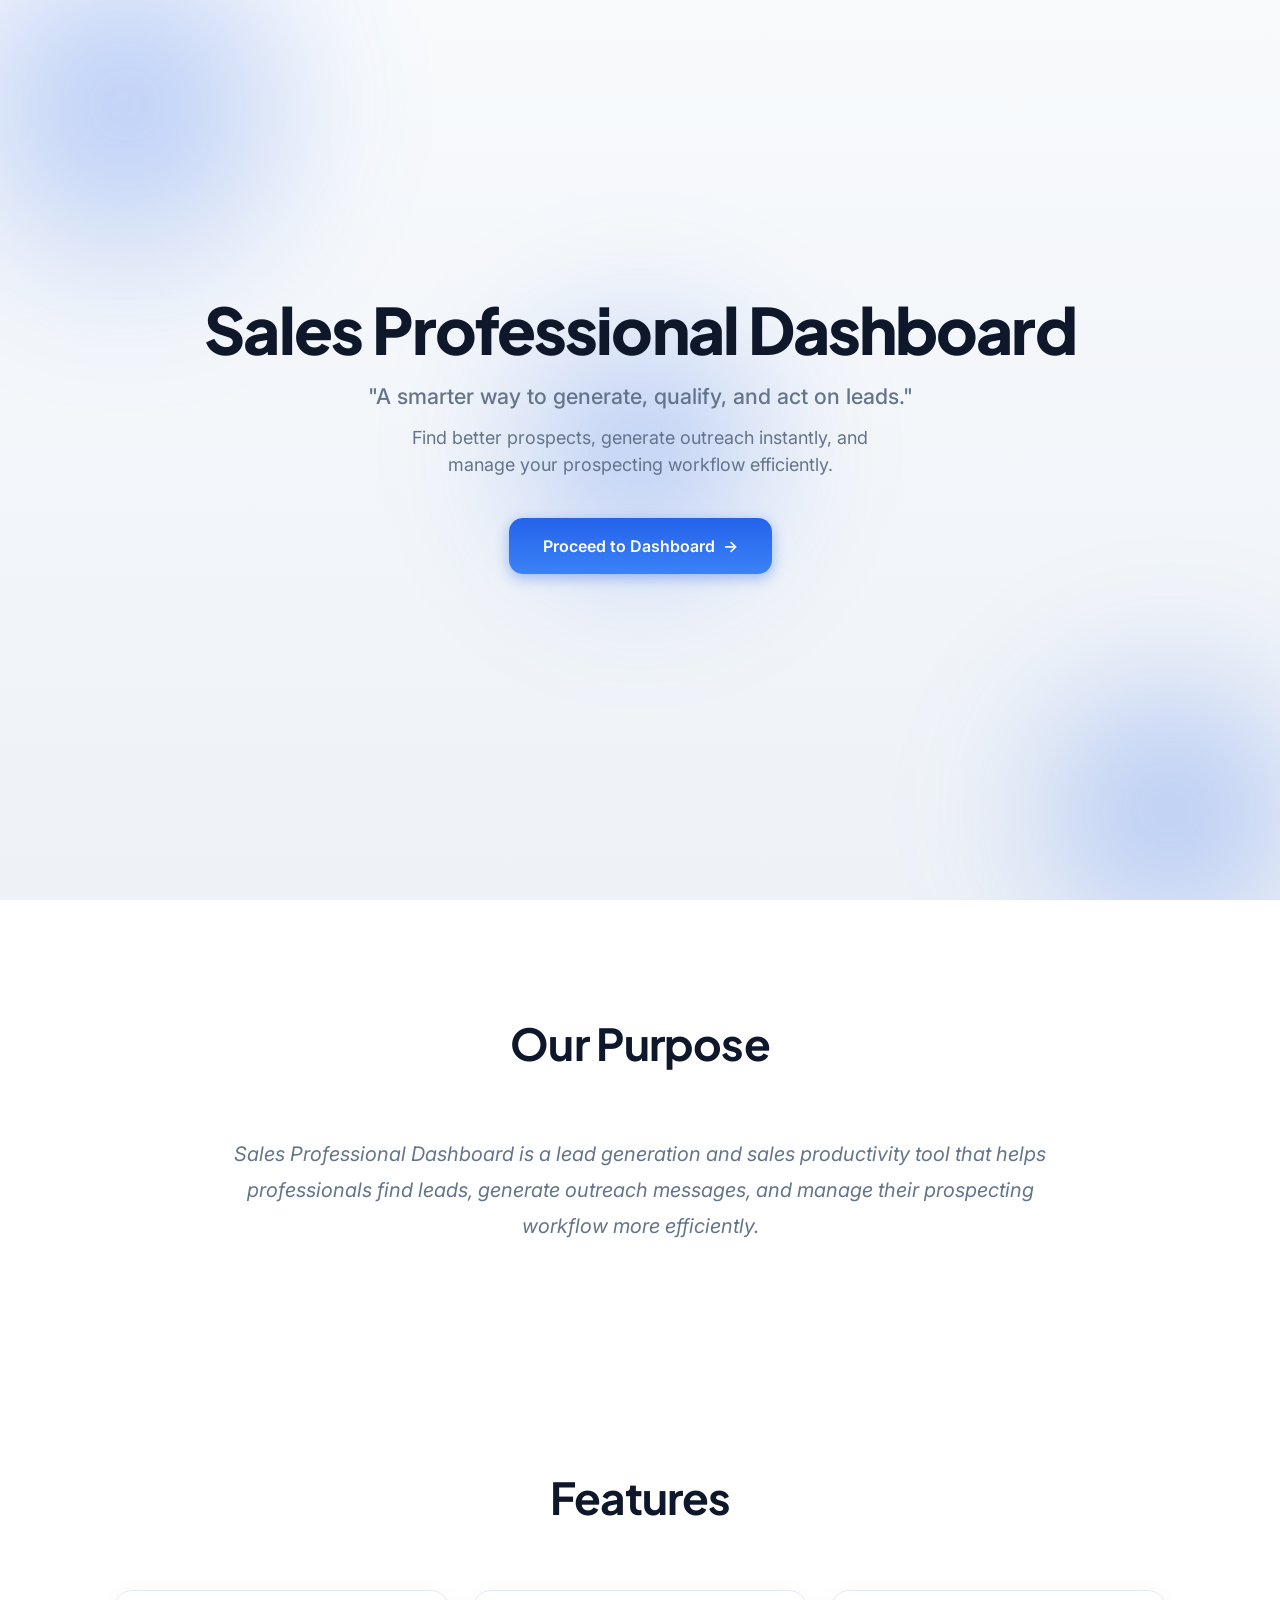
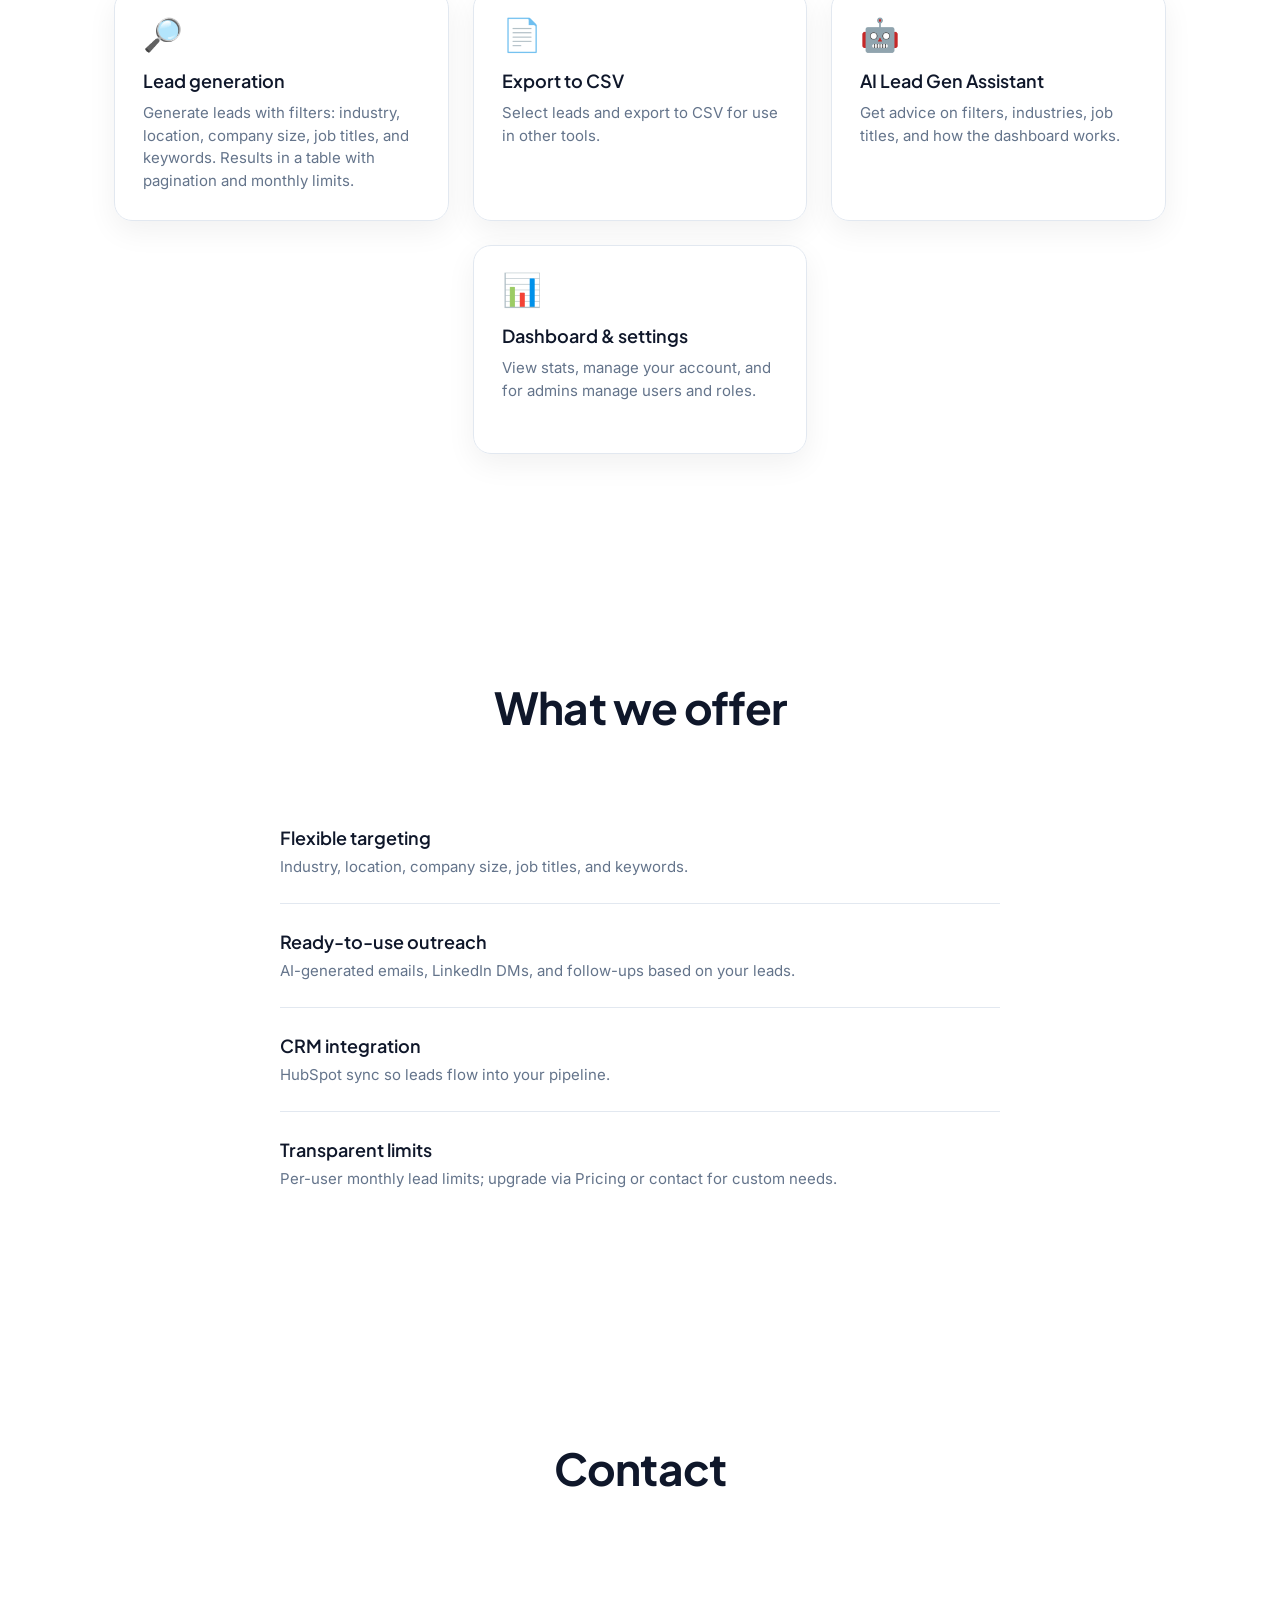
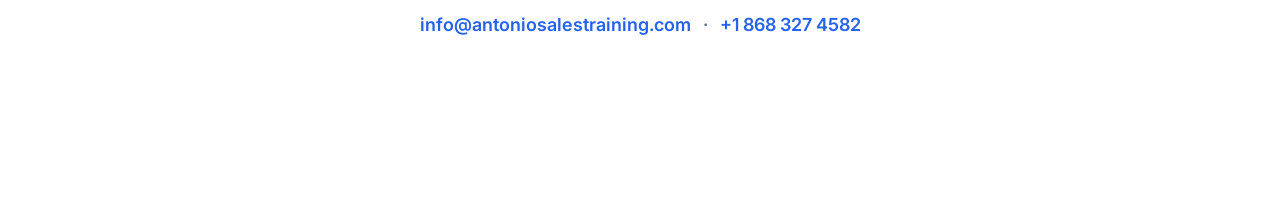
==== about.html @ 7d65661a "Fixed About Us Page2" ====
<!DOCTYPE html>
<html lang="en">
<head>
  <meta charset="UTF-8" />
  <meta name="viewport" content="width=device-width, initial-scale=1.0" />
  <title>About – Sales Professional Dashboard</title>
  <link rel="icon" href="assets/favicon.png" type="image/png" />
  <link rel="preconnect" href="https://fonts.googleapis.com" />
  <link rel="preconnect" href="https://fonts.gstatic.com" crossorigin />
  <link href="https://fonts.googleapis.com/css2?family=Inter:wght@400;500;600;700&family=Plus+Jakarta+Sans:wght@500;600;700;800&display=swap" rel="stylesheet" />
  <style>
    :root {
      --primary: #2563EB;
      --primary-hover: #1d4ed8;
      --bg: #F8FAFC;
      --card: #ffffff;
      --text: #0f172a;
      --text-muted: #64748b;
      --border: #e2e8f0;
    }

    *, *::before, *::after { box-sizing: border-box; }
    html { font-size: 16px; -webkit-font-smoothing: antialiased; }
    body {
      margin: 0;
      font-family: 'Inter', -apple-system, BlinkMacSystemFont, 'Segoe UI', Roboto, sans-serif;
      color: var(--text);
      line-height: 1.5;
      overflow-x: hidden;
    }
    h1, h2, h3 {
      font-family: 'Plus Jakarta Sans', -apple-system, BlinkMacSystemFont, sans-serif;
    }

    .about-canvas {
      position: fixed;
      inset: 0;
      z-index: 0;
      background: linear-gradient(to bottom, #F8FAFC, #eef2f7);
      overflow: hidden;
    }

    .blob-wrap {
      position: absolute;
      width: 100%;
      height: 100%;
      pointer-events: none;
    }
    .blob-outer {
      position: absolute;
      animation: floatBlob 20s ease-in-out infinite;
    }
    .blob-outer.blob-2 { animation-duration: 24s; animation-delay: 2s; }
    .blob-outer.blob-3 { animation-duration: 18s; animation-delay: 1s; }
    .blob {
      position: absolute;
      border-radius: 50%;
      width: 100%;
      height: 100%;
      top: 0;
      left: 0;
      background: radial-gradient(circle, rgba(37,99,235,0.35) 0%, rgba(37,99,235,0.1) 50%, transparent 70%);
      filter: blur(60px);
      will-change: transform;
    }
    .blob-outer.blob-1 {
      width: 450px;
      height: 450px;
      top: -120px;
      left: -100px;
    }
    .blob-outer.blob-2 {
      width: 380px;
      height: 380px;
      bottom: -100px;
      right: -80px;
      top: auto;
      left: auto;
    }
    .blob-outer.blob-3 {
      width: 350px;
      height: 350px;
      top: 50%;
      left: 50%;
      margin-left: -175px;
      margin-top: -175px;
    }
    @keyframes floatBlob {
      0%, 100% { transform: translateY(0) translateX(0); }
      50% { transform: translateY(-40px) translateX(30px); }
    }

    .about-wrap {
      position: relative;
      z-index: 1;
    }

    /* Hero */
    .about-hero {
      min-height: 100vh;
      display: flex;
      flex-direction: column;
      align-items: center;
      justify-content: center;
      text-align: center;
      padding: 2rem 1.5rem 4rem;
    }
    .about-hero-title {
      margin: 0 0 1rem;
      font-size: clamp(2.5rem, 8vw, 64px);
      font-weight: 800;
      letter-spacing: -0.03em;
      line-height: 1.1;
      color: var(--text);
      opacity: 0;
      transform: translateY(30px);
      animation: heroTitleIn 0.8s ease 0.2s forwards;
    }
    @keyframes heroTitleIn {
      to {
        opacity: 1;
        transform: translateY(0);
      }
    }
    .about-hero-subtitle {
      margin: 0 0 0.75rem;
      font-size: clamp(1.1rem, 2.5vw, 1.35rem);
      font-weight: 500;
      color: var(--text-muted);
      opacity: 0;
      transform: translateY(20px);
      animation: heroTitleIn 0.6s ease 0.5s forwards;
    }
    .about-hero-desc {
      margin: 0 0 2.5rem;
      font-size: clamp(1rem, 2vw, 1.125rem);
      color: var(--text-muted);
      max-width: 520px;
      opacity: 0;
      transform: translateY(20px);
      animation: heroTitleIn 0.6s ease 0.7s forwards;
    }
    .about-hero-cta {
      display: inline-flex;
      align-items: center;
      gap: 0.5rem;
      padding: 16px 34px;
      background: linear-gradient(#2563EB, #3b82f6);
      color: #fff;
      border-radius: 14px;
      text-decoration: none;
      font-weight: 600;
      font-size: 1rem;
      box-shadow: 0 4px 14px rgba(37, 99, 235, 0.4);
      transition: transform 0.25s ease, box-shadow 0.25s ease;
      opacity: 0;
      animation: heroTitleIn 0.5s ease 0.9s forwards;
    }
    .about-hero-cta:hover {
      transform: translateY(-3px);
      box-shadow: 0 8px 24px rgba(37, 99, 235, 0.45);
    }

    /* Sections container */
    .about-sections {
      max-width: 1100px;
      margin: 0 auto;
      padding: 0 1.5rem;
    }

    .about-section {
      padding: 110px 0;
    }
    .about-section:first-of-type { padding-top: 110px; }

    .about-section-head {
      text-align: center;
    }
    .about-section-title {
      margin: 0 0 60px;
      font-size: clamp(2rem, 4vw, 2.75rem);
      font-weight: 700;
      letter-spacing: -0.02em;
      color: var(--text);
    }
    .about-section-desc {
      margin: 0 auto;
      font-size: 20px;
      font-style: italic;
      line-height: 1.8;
      color: var(--text-muted);
      max-width: 820px;
      text-align: center;
    }

    /* Scroll animations */
    .fade-up, .fade-left, .fade-right {
      opacity: 0;
      transition: opacity 0.6s ease, transform 0.6s ease;
    }
    .fade-up { transform: translateY(40px); }
    .fade-left { transform: translateX(-50px); }
    .fade-right { transform: translateX(50px); }
    .fade-up.visible { opacity: 1; transform: translateY(0); }
    .fade-left.visible { opacity: 1; transform: translateX(0); }
    .fade-right.visible { opacity: 1; transform: translateX(0); }

    /* Features grid */
    .about-features {
      display: grid;
      grid-template-columns: repeat(3, 1fr);
      gap: 1.5rem;
    }
    @media (max-width: 768px) {
      .about-features {
        grid-template-columns: 1fr;
      }
    }
    .about-feature-card {
      background: rgba(255, 255, 255, 0.75);
      backdrop-filter: blur(10px);
      -webkit-backdrop-filter: blur(10px);
      border-radius: 18px;
      padding: 28px;
      border: 1px solid #e2e8f0;
      box-shadow: 0 10px 30px rgba(0,0,0,0.06);
      transition: transform 0.3s ease, box-shadow 0.3s ease;
      opacity: 0;
      transform: translateY(30px);
      transition: opacity 0.6s ease, transform 0.6s ease, box-shadow 0.3s ease;
    }
    .about-feature-card.visible {
      opacity: 1;
      transform: translateY(0);
    }
    .about-feature-card:hover {
      transform: translateY(-6px);
      box-shadow: 0 20px 50px rgba(0,0,0,0.12);
    }
    .about-feature-icon {
      font-size: 2rem;
      line-height: 1;
      margin-bottom: 1rem;
      display: block;
    }
    .about-feature-card h3 {
      margin: 0 0 0.5rem;
      font-size: 1.125rem;
      font-weight: 600;
      color: var(--text);
    }
    .about-feature-card p {
      margin: 0;
      font-size: 0.9375rem;
      line-height: 1.5;
      color: var(--text-muted);
    }

    /* Offer rows – editorial style */
    .about-offer-rows {
      display: flex;
      flex-direction: column;
      max-width: 720px;
      margin: 0 auto;
    }
    .about-offer-row {
      padding: 1.5rem 0;
      border-bottom: 1px solid var(--border);
      opacity: 0;
      transition: opacity 0.6s ease, transform 0.6s ease;
    }
    .about-offer-row:last-child {
      border-bottom: none;
    }
    .about-offer-row.visible { opacity: 1; }
    .about-offer-row.fade-left.visible { transform: translateX(0); }
    .about-offer-row-title {
      font-size: 1.125rem;
      font-weight: 600;
      color: var(--text);
      margin: 0 0 0.35rem;
    }
    .about-offer-row-desc {
      font-size: 0.9375rem;
      line-height: 1.5;
      color: var(--text-muted);
      margin: 0;
    }

    /* Contact */
    .about-contact-box {
      text-align: center;
      padding: 2rem 0;
    }
    .about-contact-links {
      font-size: 18px;
      font-weight: 600;
    }
    .about-contact-links a {
      color: #2563EB;
      font-weight: 600;
      text-decoration: none;
    }
    .about-contact-links a:hover {
      text-decoration: underline;
    }
    .about-contact-sep {
      margin: 0 0.5rem;
      color: var(--text-muted);
      font-weight: 600;
    }
  </style>
</head>
<body>
  <div class="about-canvas">
    <div class="blob-wrap">
      <div class="blob-outer blob-1">
        <div class="blob" aria-hidden="true" data-parallax></div>
      </div>
      <div class="blob-outer blob-2">
        <div class="blob" aria-hidden="true" data-parallax></div>
      </div>
      <div class="blob-outer blob-3">
        <div class="blob" aria-hidden="true" data-parallax></div>
      </div>
    </div>
  </div>

  <div class="about-wrap">
    <section class="about-hero">
      <h1 class="about-hero-title">Sales Professional Dashboard</h1>
      <p class="about-hero-subtitle">"A smarter way to generate, qualify, and act on leads."</p>
      <p class="about-hero-desc">Find better prospects, generate outreach instantly, and manage your prospecting workflow efficiently.</p>
      <a href="dashboard.html" class="about-hero-cta">Proceed to Dashboard <span aria-hidden="true">→</span></a>
    </section>

    <div class="about-sections">
      <section class="about-section" id="purpose">
        <div class="about-section-head fade-up">
          <h2 class="about-section-title">Our Purpose</h2>
          <p class="about-section-desc">Sales Professional Dashboard is a lead generation and sales productivity tool that helps professionals find leads, generate outreach messages, and manage their prospecting workflow more efficiently.</p>
        </div>
      </section>

      <section class="about-section" id="features">
        <div class="about-section-head fade-up">
          <h2 class="about-section-title">Features</h2>
        </div>
        <div class="about-features">
          <div class="about-feature-card" data-animate>
            <span class="about-feature-icon" aria-hidden="true">🔎</span>
            <h3>Lead generation</h3>
            <p>Generate leads with filters: industry, location, company size, job titles, and keywords. Results in a table with pagination and monthly limits.</p>
          </div>
          <div class="about-feature-card" data-animate>
            <span class="about-feature-icon" aria-hidden="true">📄</span>
            <h3>Export to CSV</h3>
            <p>Select leads and export to CSV for use in other tools.</p>
          </div>
          <div class="about-feature-card" data-animate>
            <span class="about-feature-icon" aria-hidden="true">🤖</span>
            <h3>AI Lead Gen Assistant</h3>
            <p>Get advice on filters, industries, job titles, and how the dashboard works.</p>
          </div>
          <div class="about-feature-card" data-animate>
            <span class="about-feature-icon" aria-hidden="true">✉️</span>
            <h3>Message Assistant</h3>
            <p>Get personalized cold emails, LinkedIn DMs, and follow-up messages for your leads or reusable templates.</p>
          </div>
          <div class="about-feature-card" data-animate>
            <span class="about-feature-icon" aria-hidden="true">📊</span>
            <h3>Dashboard &amp; settings</h3>
            <p>View stats, manage your account, and for admins manage users and roles.</p>
          </div>
        </div>
      </section>

      <section class="about-section" id="offer">
        <div class="about-section-head fade-up">
          <h2 class="about-section-title">What we offer</h2>
        </div>
        <div class="about-offer-rows">
          <div class="about-offer-row fade-left" data-animate>
            <h3 class="about-offer-row-title">Flexible targeting</h3>
            <p class="about-offer-row-desc">Industry, location, company size, job titles, and keywords.</p>
          </div>
          <div class="about-offer-row fade-left" data-animate>
            <h3 class="about-offer-row-title">Ready-to-use outreach</h3>
            <p class="about-offer-row-desc">AI-generated emails, LinkedIn DMs, and follow-ups based on your leads.</p>
          </div>
          <div class="about-offer-row fade-left" data-animate>
            <h3 class="about-offer-row-title">CRM integration</h3>
            <p class="about-offer-row-desc">HubSpot sync so leads flow into your pipeline.</p>
          </div>
          <div class="about-offer-row fade-left" data-animate>
            <h3 class="about-offer-row-title">Transparent limits</h3>
            <p class="about-offer-row-desc">Per-user monthly lead limits; upgrade via Pricing or contact for custom needs.</p>
          </div>
        </div>
      </section>

      <section class="about-section" id="contact">
        <div class="about-section-head fade-up">
          <h2 class="about-section-title">Contact</h2>
        </div>
        <div class="about-contact-box fade-up" data-animate>
          <p class="about-contact-links">
            <a href="mailto:info@antoniosalestraining.com">info@antoniosalestraining.com</a>
            <span class="about-contact-sep">·</span>
            <a href="tel:+18683274582">+1 868 327 4582</a>
          </p>
        </div>
      </section>
    </div>
  </div>

  <script>
    (function () {
      var opts = { root: null, rootMargin: '0px 0px -60px 0px', threshold: 0.08 };
      function setVisible(el, visible) {
        if (visible) el.classList.add('visible');
        else el.classList.remove('visible');
      }
      function runStaggered(els, delay, visible) {
        els.forEach(function (c, i) {
          var fn = function () { setVisible(c, visible); };
          if (delay && visible) setTimeout(fn, i * delay);
          else fn();
        });
      }
      var io = new IntersectionObserver(function (entries) {
        entries.forEach(function (entry) {
          var el = entry.target;
          var on = entry.isIntersecting;
          setVisible(el, on);
          var cards = el.querySelectorAll('.about-feature-card[data-animate]');
          if (cards.length) runStaggered(cards, 100, on);
          var rows = el.querySelectorAll('.about-offer-row');
          if (rows.length) runStaggered(rows, 80, on);
          var contact = el.querySelector('.about-contact-box[data-animate]');
          if (contact) setVisible(contact, on);
        });
      }, opts);
      document.querySelectorAll('.fade-up, .fade-left, .fade-right').forEach(function (el) { io.observe(el); });
      document.querySelectorAll('.about-section').forEach(function (s) { io.observe(s); });

      var mx = 0, my = 0, tx = 0, ty = 0;
      document.addEventListener('mousemove', function (e) {
        mx = (e.clientX / window.innerWidth - 0.5) * 2;
        my = (e.clientY / window.innerHeight - 0.5) * 2;
      });
      function tick() {
        tx += (mx * 10 - tx) * 0.08;
        ty += (my * 10 - ty) * 0.08;
        document.querySelectorAll('.blob[data-parallax]').forEach(function (b) {
          b.style.transform = 'translate3d(' + tx + 'px,' + ty + 'px,0)';
        });
        requestAnimationFrame(tick);
      }
      requestAnimationFrame(tick);
    })();
  </script>
</body>
</html>
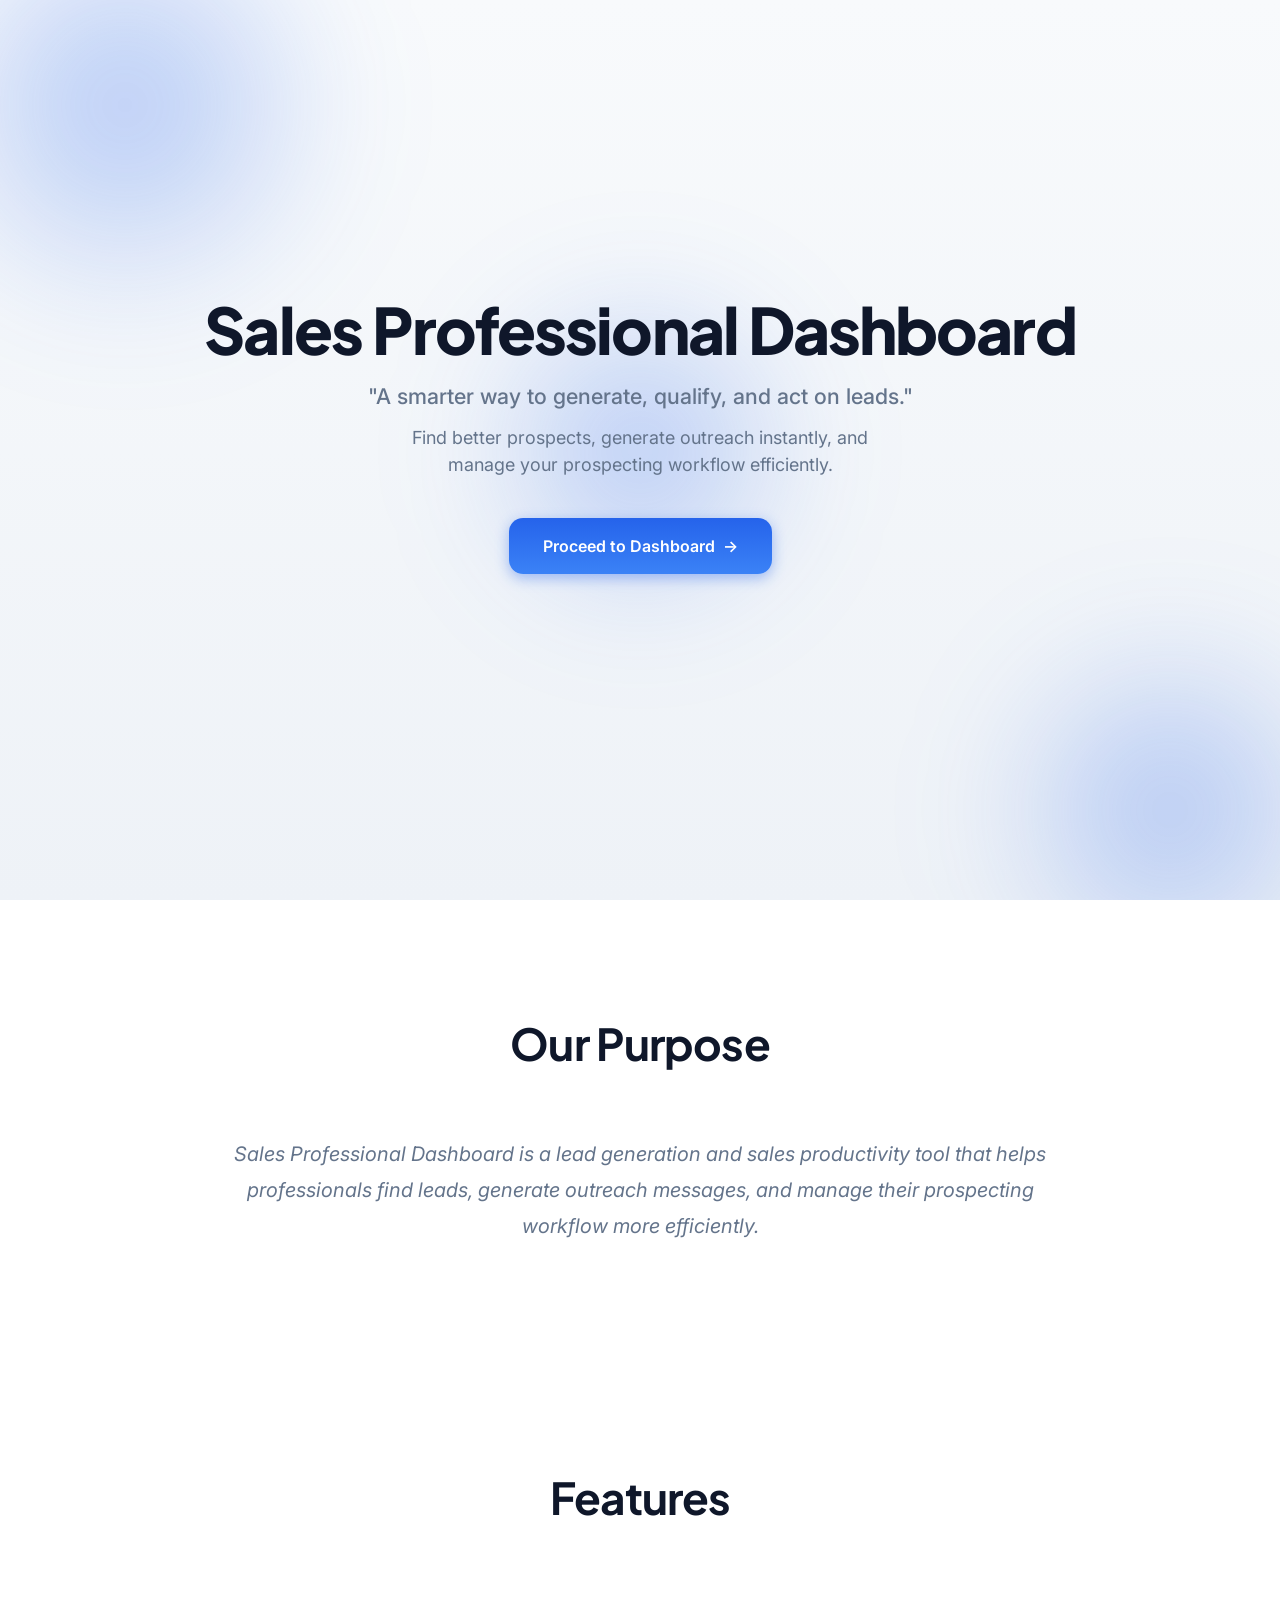
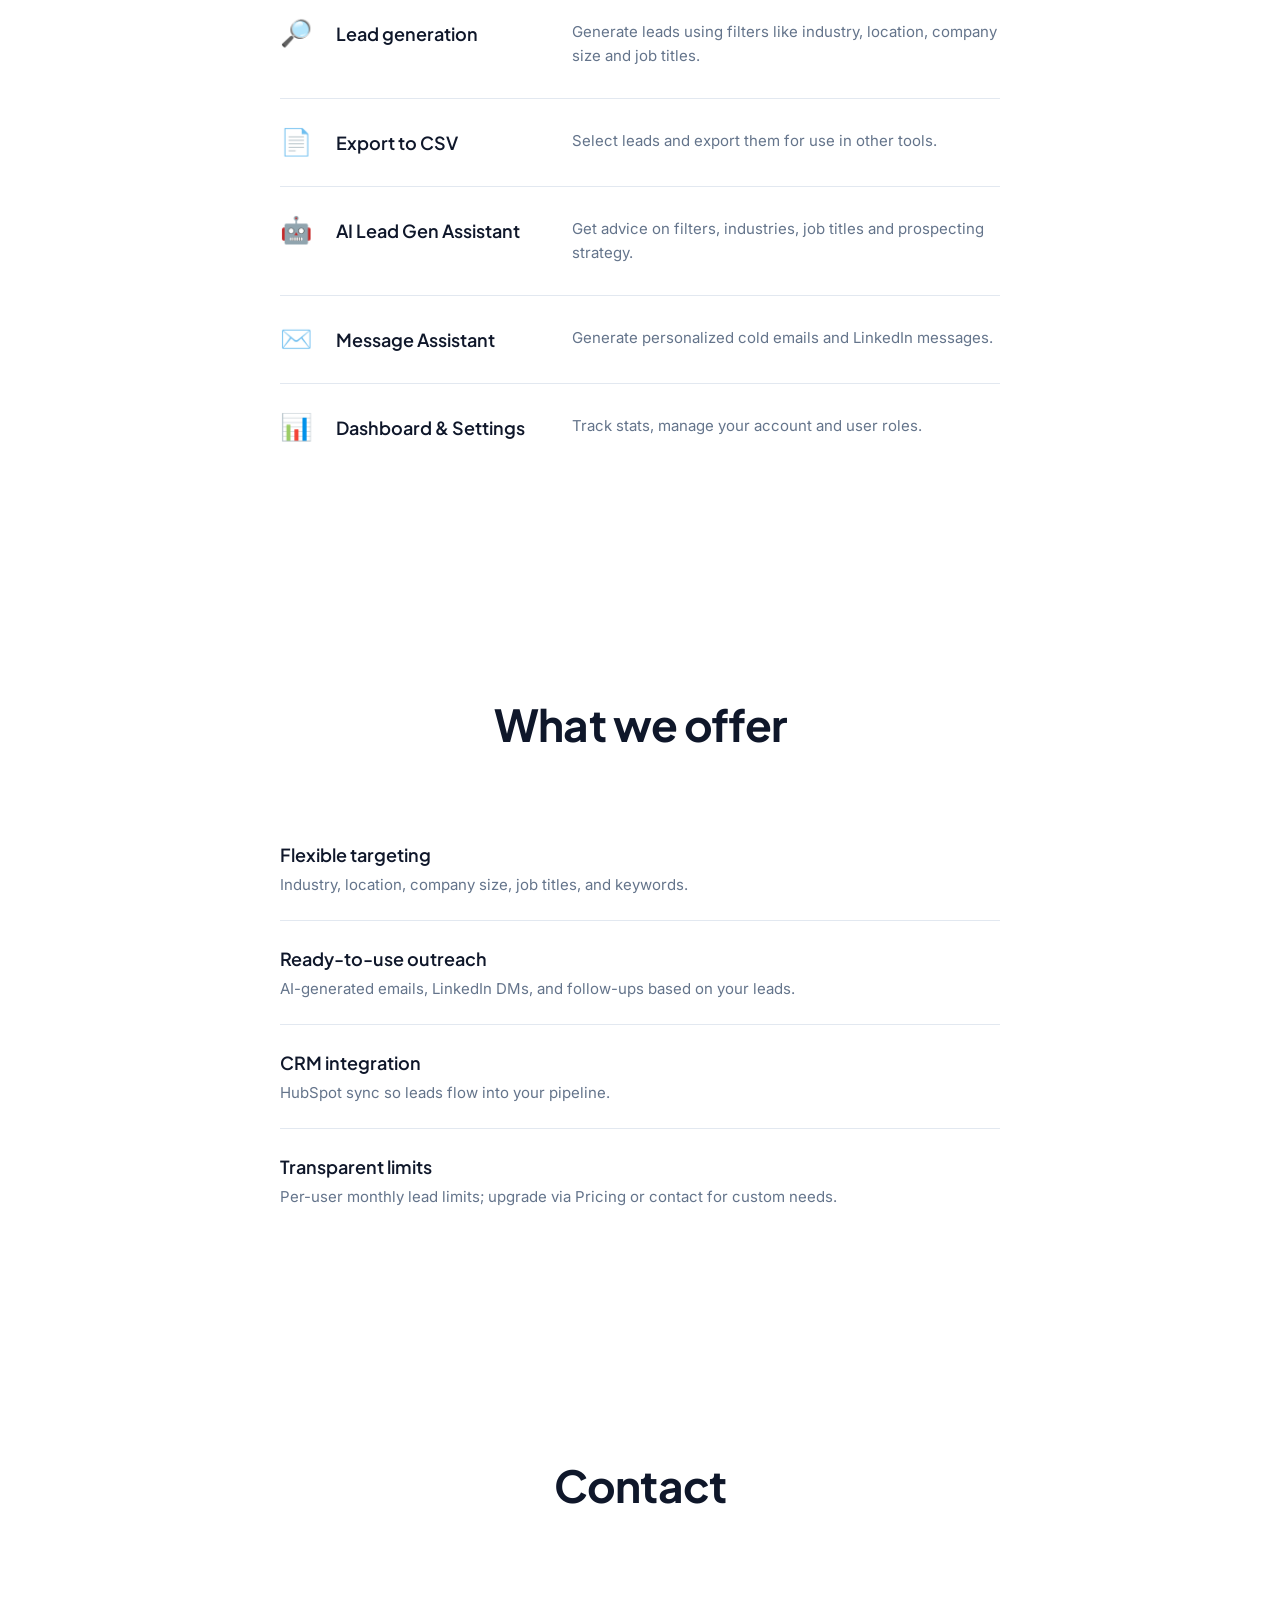
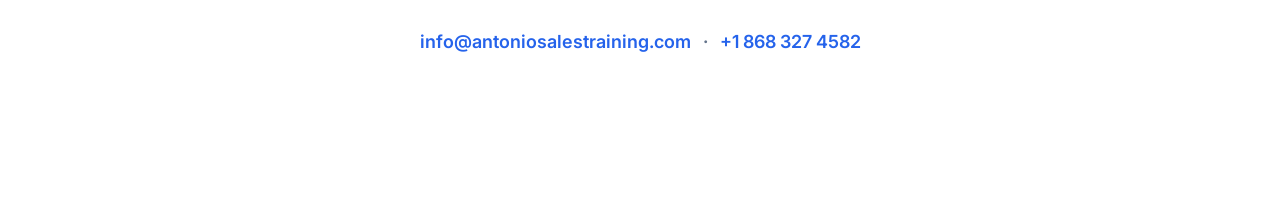
==== commit 6579a207: "Final Change on About Us Page" ====
--- a/about.html
+++ b/about.html
@@ -205,55 +205,61 @@
     .fade-left.visible { opacity: 1; transform: translateX(0); }
     .fade-right.visible { opacity: 1; transform: translateX(0); }
 
-    /* Features grid */
+    /* Features – grid rows (Stripe/Linear style) */
     .about-features {
+      max-width: 720px;
+      margin: 0 auto;
+    }
+    .feature-row {
       display: grid;
-      grid-template-columns: repeat(3, 1fr);
-      gap: 1.5rem;
-    }
-    @media (max-width: 768px) {
-      .about-features {
-        grid-template-columns: 1fr;
-      }
-    }
-    .about-feature-card {
-      background: rgba(255, 255, 255, 0.75);
-      backdrop-filter: blur(10px);
-      -webkit-backdrop-filter: blur(10px);
-      border-radius: 18px;
-      padding: 28px;
-      border: 1px solid #e2e8f0;
-      box-shadow: 0 10px 30px rgba(0,0,0,0.06);
-      transition: transform 0.3s ease, box-shadow 0.3s ease;
-      opacity: 0;
-      transform: translateY(30px);
-      transition: opacity 0.6s ease, transform 0.6s ease, box-shadow 0.3s ease;
-    }
-    .about-feature-card.visible {
+      grid-template-columns: 40px 220px 1fr;
+      align-items: start;
+      gap: 16px;
+      padding: 30px 0;
+      border-bottom: 1px solid #e2e8f0;
+      opacity: 0;
+      transform: translateX(-40px);
+      transition: all 0.6s ease;
+    }
+    .feature-row:last-child {
+      border-bottom: none;
+    }
+    .feature-row.show {
       opacity: 1;
-      transform: translateY(0);
-    }
-    .about-feature-card:hover {
-      transform: translateY(-6px);
-      box-shadow: 0 20px 50px rgba(0,0,0,0.12);
-    }
-    .about-feature-icon {
-      font-size: 2rem;
+      transform: translateX(0);
+    }
+    .feature-icon {
+      font-size: 26px;
       line-height: 1;
-      margin-bottom: 1rem;
-      display: block;
-    }
-    .about-feature-card h3 {
-      margin: 0 0 0.5rem;
-      font-size: 1.125rem;
+    }
+    .feature-title {
+      font-size: 18px;
       font-weight: 600;
       color: var(--text);
-    }
-    .about-feature-card p {
+      margin: 0;
+    }
+    .feature-desc {
       margin: 0;
       font-size: 0.9375rem;
-      line-height: 1.5;
-      color: var(--text-muted);
+      color: #64748b;
+      line-height: 1.6;
+    }
+    @media (max-width: 640px) {
+      .feature-row {
+        grid-template-columns: 40px 1fr;
+        grid-template-rows: auto auto;
+      }
+      .feature-icon {
+        grid-row: 1 / -1;
+      }
+      .feature-title {
+        grid-column: 2;
+        grid-row: 1;
+      }
+      .feature-desc {
+        grid-column: 2;
+        grid-row: 2;
+      }
     }
 
     /* Offer rows – editorial style */
@@ -347,30 +353,30 @@
           <h2 class="about-section-title">Features</h2>
         </div>
         <div class="about-features">
-          <div class="about-feature-card" data-animate>
-            <span class="about-feature-icon" aria-hidden="true">🔎</span>
-            <h3>Lead generation</h3>
-            <p>Generate leads with filters: industry, location, company size, job titles, and keywords. Results in a table with pagination and monthly limits.</p>
-          </div>
-          <div class="about-feature-card" data-animate>
-            <span class="about-feature-icon" aria-hidden="true">📄</span>
-            <h3>Export to CSV</h3>
-            <p>Select leads and export to CSV for use in other tools.</p>
-          </div>
-          <div class="about-feature-card" data-animate>
-            <span class="about-feature-icon" aria-hidden="true">🤖</span>
-            <h3>AI Lead Gen Assistant</h3>
-            <p>Get advice on filters, industries, job titles, and how the dashboard works.</p>
-          </div>
-          <div class="about-feature-card" data-animate>
-            <span class="about-feature-icon" aria-hidden="true">✉️</span>
-            <h3>Message Assistant</h3>
-            <p>Get personalized cold emails, LinkedIn DMs, and follow-up messages for your leads or reusable templates.</p>
-          </div>
-          <div class="about-feature-card" data-animate>
-            <span class="about-feature-icon" aria-hidden="true">📊</span>
-            <h3>Dashboard &amp; settings</h3>
-            <p>View stats, manage your account, and for admins manage users and roles.</p>
+          <div class="feature-row">
+            <span class="feature-icon" aria-hidden="true">🔎</span>
+            <h3 class="feature-title">Lead generation</h3>
+            <p class="feature-desc">Generate leads using filters like industry, location, company size and job titles.</p>
+          </div>
+          <div class="feature-row">
+            <span class="feature-icon" aria-hidden="true">📄</span>
+            <h3 class="feature-title">Export to CSV</h3>
+            <p class="feature-desc">Select leads and export them for use in other tools.</p>
+          </div>
+          <div class="feature-row">
+            <span class="feature-icon" aria-hidden="true">🤖</span>
+            <h3 class="feature-title">AI Lead Gen Assistant</h3>
+            <p class="feature-desc">Get advice on filters, industries, job titles and prospecting strategy.</p>
+          </div>
+          <div class="feature-row">
+            <span class="feature-icon" aria-hidden="true">✉️</span>
+            <h3 class="feature-title">Message Assistant</h3>
+            <p class="feature-desc">Generate personalized cold emails and LinkedIn messages.</p>
+          </div>
+          <div class="feature-row">
+            <span class="feature-icon" aria-hidden="true">📊</span>
+            <h3 class="feature-title">Dashboard &amp; Settings</h3>
+            <p class="feature-desc">Track stats, manage your account and user roles.</p>
           </div>
         </div>
       </section>
@@ -433,16 +439,22 @@
           var el = entry.target;
           var on = entry.isIntersecting;
           setVisible(el, on);
-          var cards = el.querySelectorAll('.about-feature-card[data-animate]');
-          if (cards.length) runStaggered(cards, 100, on);
-          var rows = el.querySelectorAll('.about-offer-row');
-          if (rows.length) runStaggered(rows, 80, on);
+          var offerRows = el.querySelectorAll('.about-offer-row');
+          if (offerRows.length) runStaggered(offerRows, 80, on);
           var contact = el.querySelector('.about-contact-box[data-animate]');
           if (contact) setVisible(contact, on);
         });
       }, opts);
       document.querySelectorAll('.fade-up, .fade-left, .fade-right').forEach(function (el) { io.observe(el); });
       document.querySelectorAll('.about-section').forEach(function (s) { io.observe(s); });
+
+      var featureObserver = new IntersectionObserver(function (entries) {
+        entries.forEach(function (entry) {
+          if (entry.isIntersecting) entry.target.classList.add('show');
+          else entry.target.classList.remove('show');
+        });
+      }, { threshold: 0.2 });
+      document.querySelectorAll('.feature-row').forEach(function (el) { featureObserver.observe(el); });
 
       var mx = 0, my = 0, tx = 0, ty = 0;
       document.addEventListener('mousemove', function (e) {
